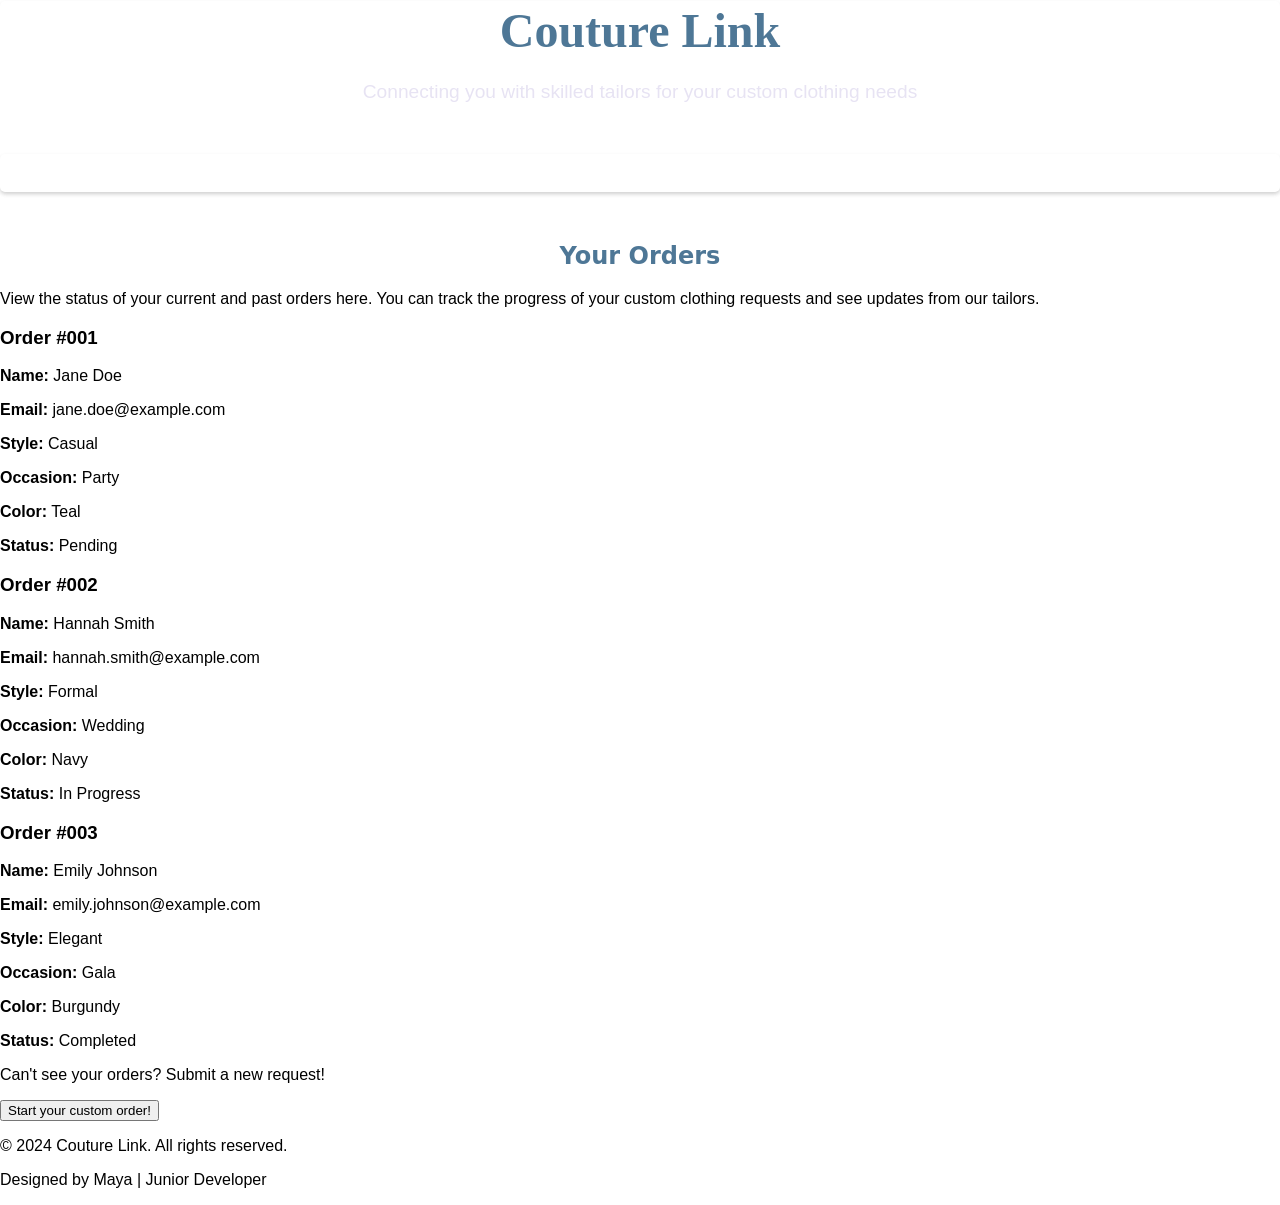
==== orders.html @ 7363a210 "chore:add styling to orders page. Orders page header." ====
<!DOCTYPE html>
<html lang="en">
<head>
    <meta charset="UTF-8">
    <meta name="viewport" content="width=device-width, initial-scale=1.0">
    <title>Couture Link | Pinterest-inspired tailoring website</title>
    <link rel="stylesheet" href="orders.css">
</head>
<body>
    
    <div class="header">
        <h1>Couture Link</h1>
        <p>Connecting you with skilled tailors for your custom clothing needs</p>
        <nav>
            <a href="index.html">Home</a> 
            <a href="submit.html">Submit Requests</a> 
            <a href="orders.html">Orders</a>
        </nav>
    </div>

    <section class="orders">  
        <h2>Your Orders</h2>
        <p>View the status of your current and past orders here. You can track the progress of your custom clothing requests and see updates from our tailors.</p>
    

    <div class="ordersGrid">
        
        <div class="orderCard pending">
            <h3>Order #001</h3>
            <p><strong>Name:</strong> Jane Doe</p>
            <p><strong>Email:</strong> jane.doe@example.com</p>
            <p><strong>Style:</strong> Casual</p>
            <p><strong>Occasion:</strong> Party</p>
            <p><strong>Color:</strong> Teal</p>
            <p><strong>Status:</strong> Pending</p>
        </div>

        <div class="orderCard in-progress">
            <h3>Order #002</h3>
            <p><strong>Name:</strong> Hannah Smith</p>
            <p><strong>Email:</strong> hannah.smith@example.com</p>
            <p><strong>Style:</strong> Formal</p>
            <p><strong>Occasion:</strong> Wedding</p>
            <p><strong>Color:</strong> Navy</p>
            <p><strong>Status:</strong> In Progress</p>
        </div>

        <div class="orderCard completed">
            <h3>Order #003</h3>
            <p><strong>Name:</strong> Emily Johnson</p>
            <p><strong>Email:</strong> emily.johnson@example.com</p>
            <p><strong>Style:</strong> Elegant</p>
            <p><strong>Occasion:</strong> Gala</p>
            <p><strong>Color:</strong> Burgundy</p>
            <p><strong>Status:</strong> Completed</p>
        </div>
        </div>
    </section>
    

    <div class="noOrder">
    <p>Can't see your orders? Submit a new request!</p>
    
    </div>

        <div class="cta-button">
        <button onclick="window.location.href = 'submit.html'">
            Start your custom order!
        </button>
        </div>

        <div class="footer">
        <p>&copy; 2024 Couture Link. All rights reserved.</p>
        <p>Designed by Maya | Junior Developer</p>
        </div>
</body>
</html>
---- orders.css ----
body {
    background: none;
    font-family: 'Arial', sans-serif;
    margin: 0;
    padding: 0;
    
}




.header {
    background-image: url('https://lens.usercontent.google.com/banana?agsi=CmdnbG9iYWw6OjAwMDA1NWNmZWM3MDAyNmQ6MDAwMDAwZWI6MTo0ODAzYzhkYTk0MDk5ZTVkOjAwMDA1NWNmZWM3MDAyNmQ6MDAwMDAyOGI2NmIwMzM2ODowMDA2NTE5ZTQ5M2YzOGNmEAIYAQ==');
    background-size:cover;
    background-repeat: no-repeat;
    background-position: center;
    padding: 0px;
    background-color:transparent;
    padding: 0px;
    text-align: center;
    box-shadow: 0 2px 4px rgba(0, 0, 0, 0.1);
    border-radius: 5px;

}

.header h1{
    font-family: serif;
    font-size: 3em;
    background: #4e7796;
    color: transparent;
    background-clip: text;
    padding: 2px;
    margin: 1px;

}

.header p{
    font-family:'Segoe UI', Tahoma, Geneva, Verdana, sans-serif;
    color: #e7e3f3;
    font-weight: 500;
    padding: 1px;
    margin-top: 20px;
    margin-bottom: 50px;
    font-size:larger;

}

nav{
    font-family: sans-serif;
    font-weight:thick;
    background-color:transparent;
    padding: 10px;
    text-align: center;
    box-shadow: 0 2px 4px rgba(0, 0, 0, 0.1);
    border-radius: 5px;


}

nav a{
    text-decoration: none;
    color: #ffff;
    margin: 0 80px;
    padding: 5px 10px;
    border-radius: 5px;

}

nav a:hover{
    background-color: #4e7796;
    color: #ffff;
    transition: background-color 0.3s ease;
}


.orders h2{
    font-family:system-ui, -apple-system, BlinkMacSystemFont, 'Segoe UI', Roboto, Helvetica, Arial, sans-serif;
    text-align: center;
    color: #4e7796;
    margin-top: 50px;
    
}
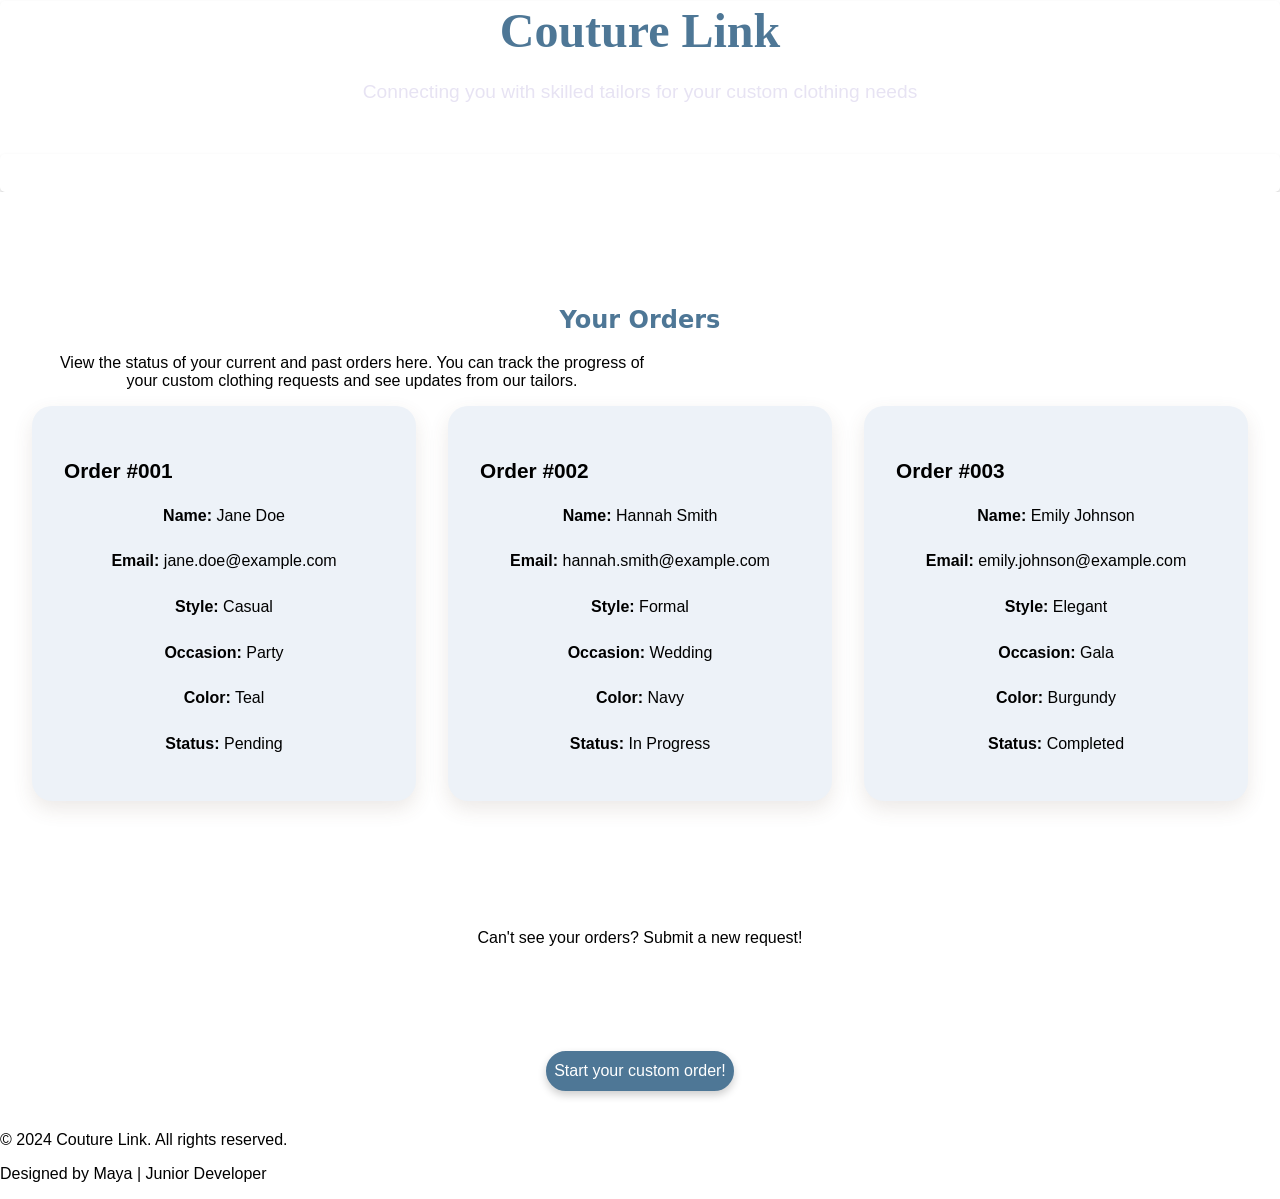
==== commit 92acfa99: "chore:add styles to start custom order button." ====
--- a/orders.html
+++ b/orders.html
@@ -57,17 +57,20 @@
         </div>
     </section>
     
+<section class="noOrders">
 
     <div class="noOrder">
     <p>Can't see your orders? Submit a new request!</p>
     
     </div>
 
-        <div class="cta-button">
+        <div class="noOrderButton">
         <button onclick="window.location.href = 'submit.html'">
             Start your custom order!
         </button>
         </div>
+
+        </section>
 
         <div class="footer">
         <p>&copy; 2024 Couture Link. All rights reserved.</p>
--- a/orders.css
+++ b/orders.css
@@ -73,10 +73,85 @@
 }
 
 
+
+
+.orders {
+    padding: 4rem 2rem;
+    background-color: #ffffff;
+}
+
 .orders h2{
     font-family:system-ui, -apple-system, BlinkMacSystemFont, 'Segoe UI', Roboto, Helvetica, Arial, sans-serif;
     text-align: center;
     color: #4e7796;
     margin-top: 50px;
     
-}+}
+
+.orders p{
+    font-family: 'Segoe UI', Tahoma, Geneva, Verdana, sans-serif;
+    text-align:center;
+    margin-top: 20px;
+    margin-left: 20px;
+    margin-right: 20px;
+    color:#000000;
+    max-width: 600px;
+}
+
+.ordersGrid {
+    display: grid;
+    grid-template-columns: repeat(auto-fit, minmax(280px, 1fr));
+    gap: 2rem;
+}
+
+.orderCard h3 {
+    margin-bottom: 1rem;
+    font-size: 1.3rem;
+}
+
+.orderCard p {
+    margin-bottom: 0.8rem;
+    line-height: 1.6;
+}
+
+.orderCard {
+    background-color: #edf2f8;
+    padding: 2rem;
+    border-radius: 20px;
+    box-shadow: 0 8px 20px rgba(97, 70, 54, 0.12);
+    transition: all 0.3s ease;
+}
+
+.noOrder {
+    text-align: center;
+    padding: 3rem 2rem;
+}
+
+.noOrderButton {
+    margin-top: 10px;
+    display:block;
+    text-align: center;
+    margin: 30px auto;
+    padding: 10px 20px;
+}
+.noOrderButton button {
+    background-color: #4e7796;
+    color: #fff;
+    border: none;
+    border-radius: 30px;
+    height: 40px;
+    cursor: pointer;
+    font-size: 1em;
+    border: 2px solid #4e7796;
+    box-shadow: 0 4px 8px rgba(0, 0, 0, 0.2);
+}
+
+.noOrderButton button:hover {
+    background-color: transparent;
+    color: #4e7796;
+    border: 2px solid #ffffff;
+    transition: background-color 0.1s ease, color 0.1s ease;
+}
+
+
+
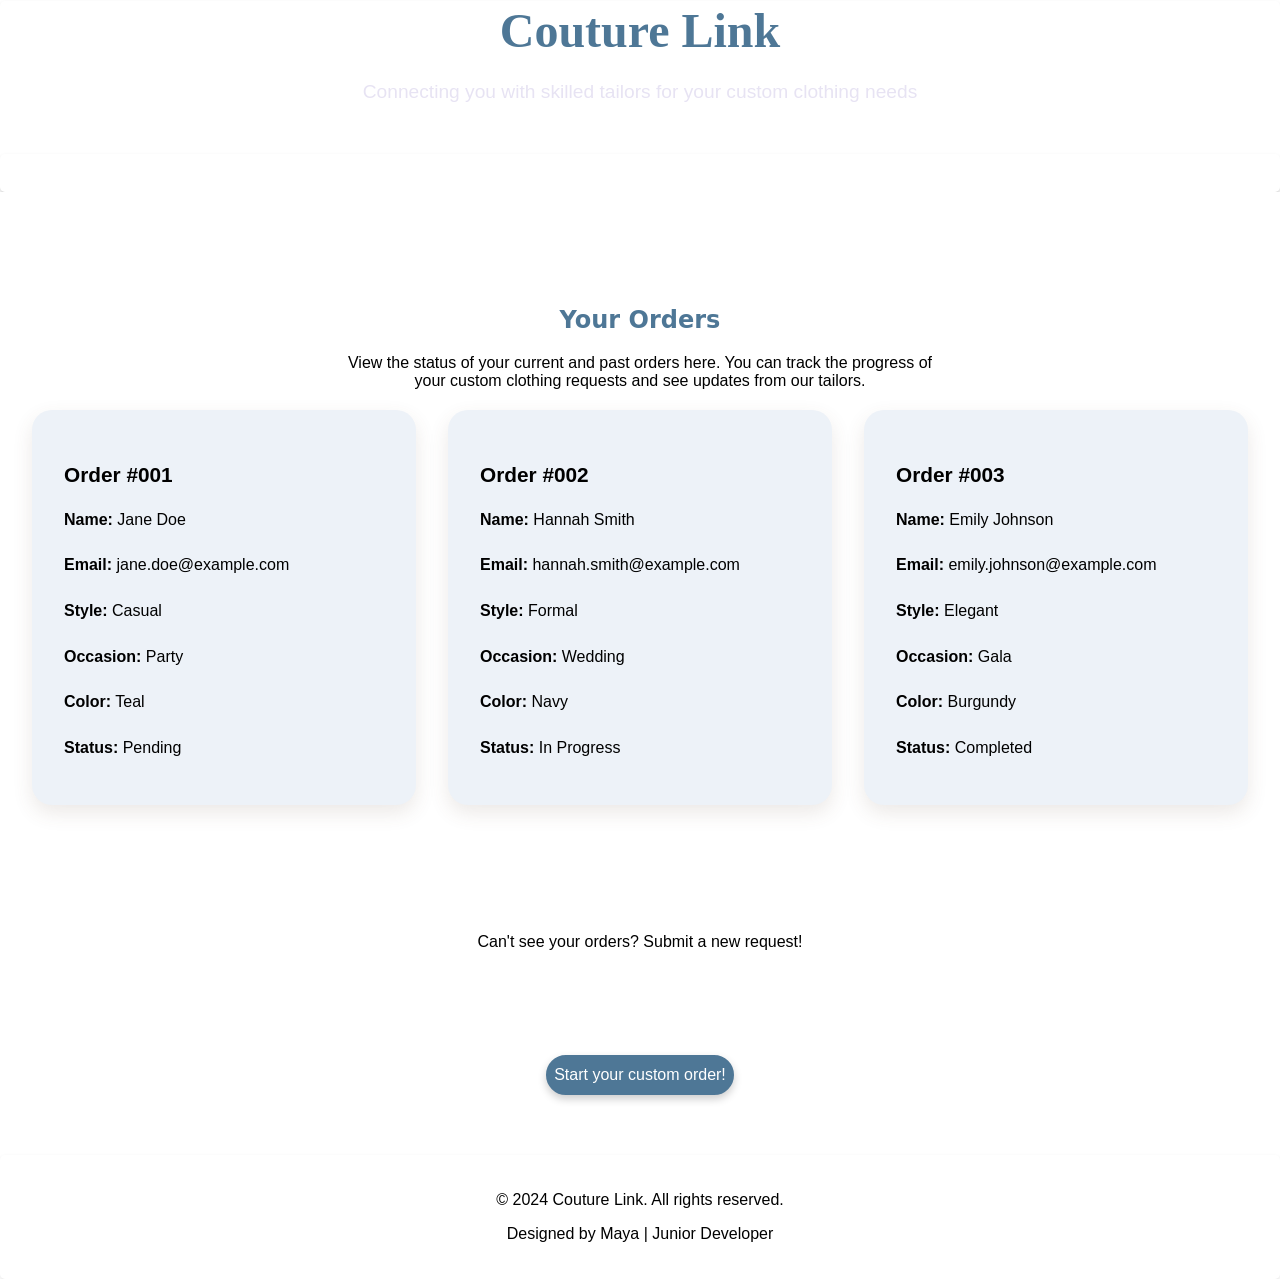
==== commit 98d33e42: "fix: correct error with orders-Intro styling." ====
--- a/orders.html
+++ b/orders.html
@@ -20,8 +20,10 @@
 
     <section class="orders">  
         <h2>Your Orders</h2>
+
+        <div class="orders-Intro">
         <p>View the status of your current and past orders here. You can track the progress of your custom clothing requests and see updates from our tailors.</p>
-    
+        </div>
 
     <div class="ordersGrid">
         
--- a/orders.css
+++ b/orders.css
@@ -88,14 +88,14 @@
     
 }
 
+
 .orders p{
     font-family: 'Segoe UI', Tahoma, Geneva, Verdana, sans-serif;
     text-align:center;
-    margin-top: 20px;
-    margin-left: 20px;
-    margin-right: 20px;
+    margin: 20px auto;
     color:#000000;
     max-width: 600px;
+    display: block;
 }
 
 .ordersGrid {
@@ -112,6 +112,8 @@
 .orderCard p {
     margin-bottom: 0.8rem;
     line-height: 1.6;
+    text-align: left;
+    
 }
 
 .orderCard {
@@ -153,5 +155,14 @@
     transition: background-color 0.1s ease, color 0.1s ease;
 }
 
+.footer{
+    background-color: transparent;
+    text-align: center;
+    padding: 20px;
+    margin-top: 50px;
+    box-shadow: 0 2px 4px rgba(0, 0, 0, 0.1);
+    border-radius: 5px;
+}
 
 
+
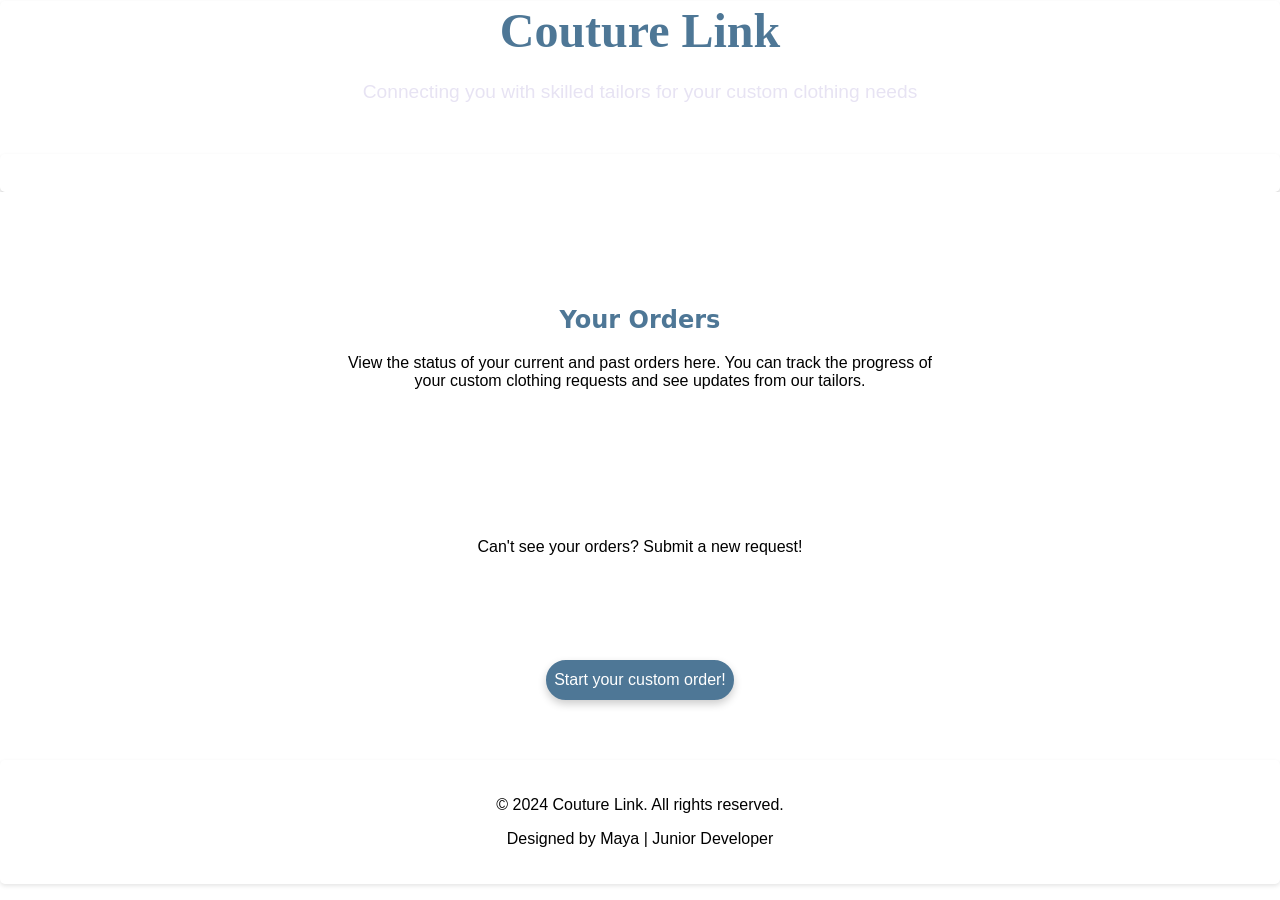
==== commit e9e6d210: "chore: remove ordersGrid content to create an empty div." ====
--- a/orders.html
+++ b/orders.html
@@ -27,35 +27,6 @@
 
     <div class="ordersGrid">
         
-        <div class="orderCard pending">
-            <h3>Order #001</h3>
-            <p><strong>Name:</strong> Jane Doe</p>
-            <p><strong>Email:</strong> jane.doe@example.com</p>
-            <p><strong>Style:</strong> Casual</p>
-            <p><strong>Occasion:</strong> Party</p>
-            <p><strong>Color:</strong> Teal</p>
-            <p><strong>Status:</strong> Pending</p>
-        </div>
-
-        <div class="orderCard in-progress">
-            <h3>Order #002</h3>
-            <p><strong>Name:</strong> Hannah Smith</p>
-            <p><strong>Email:</strong> hannah.smith@example.com</p>
-            <p><strong>Style:</strong> Formal</p>
-            <p><strong>Occasion:</strong> Wedding</p>
-            <p><strong>Color:</strong> Navy</p>
-            <p><strong>Status:</strong> In Progress</p>
-        </div>
-
-        <div class="orderCard completed">
-            <h3>Order #003</h3>
-            <p><strong>Name:</strong> Emily Johnson</p>
-            <p><strong>Email:</strong> emily.johnson@example.com</p>
-            <p><strong>Style:</strong> Elegant</p>
-            <p><strong>Occasion:</strong> Gala</p>
-            <p><strong>Color:</strong> Burgundy</p>
-            <p><strong>Status:</strong> Completed</p>
-        </div>
         </div>
     </section>
     
@@ -78,5 +49,7 @@
         <p>&copy; 2024 Couture Link. All rights reserved.</p>
         <p>Designed by Maya | Junior Developer</p>
         </div>
+
+        <script src="orders.js"></script>
 </body>
 </html>
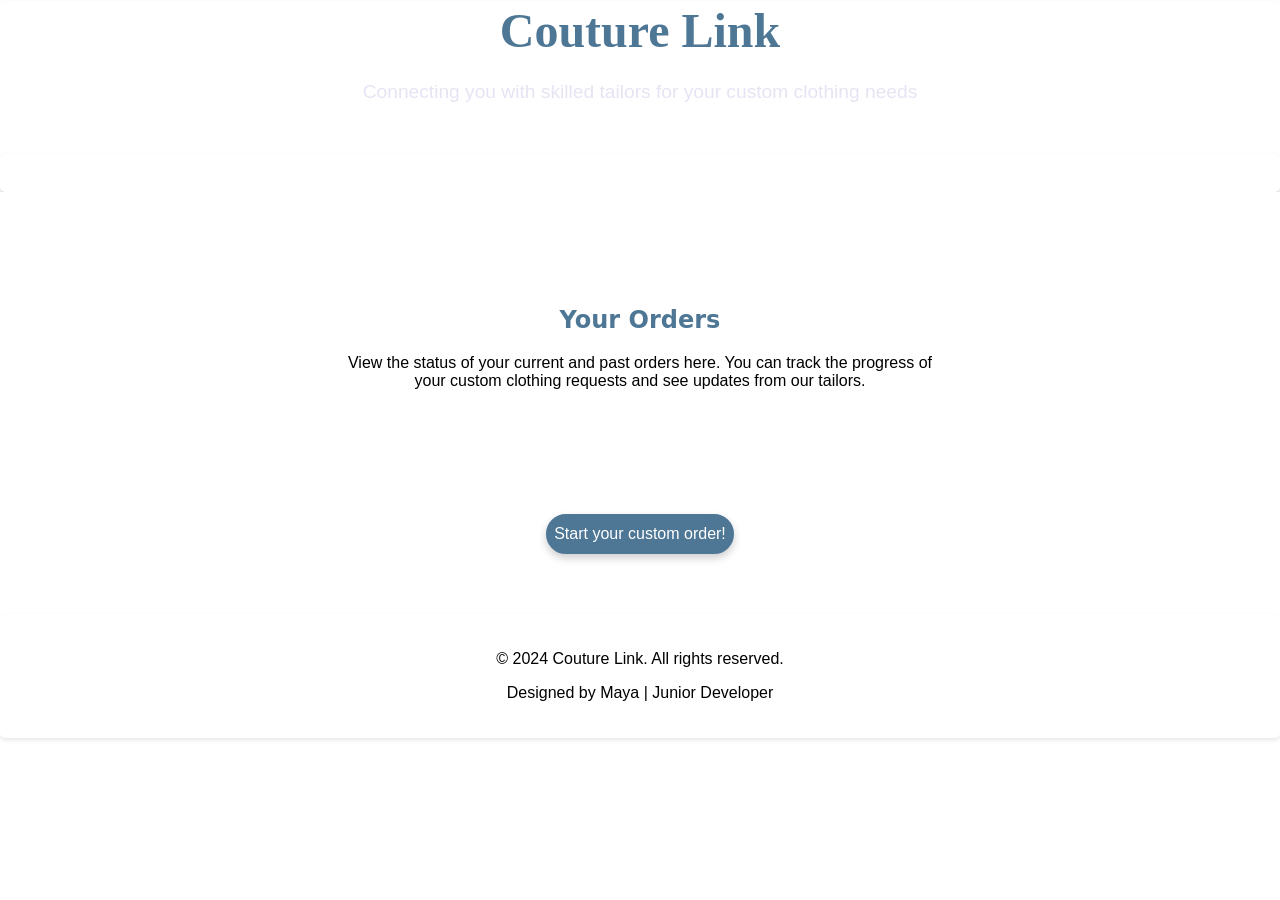
==== commit 6e3b6aa0: "chore: prepare orders html page for content from localStorage." ====
--- a/orders.html
+++ b/orders.html
@@ -26,8 +26,9 @@
         </div>
 
     <div class="ordersGrid">
-        
+        <!--loaded later-->
         </div>
+
     </section>
     
 <section class="noOrders">
--- a/orders.css
+++ b/orders.css
@@ -127,6 +127,7 @@
 .noOrder {
     text-align: center;
     padding: 3rem 2rem;
+    display:none;
 }
 
 .noOrderButton {
